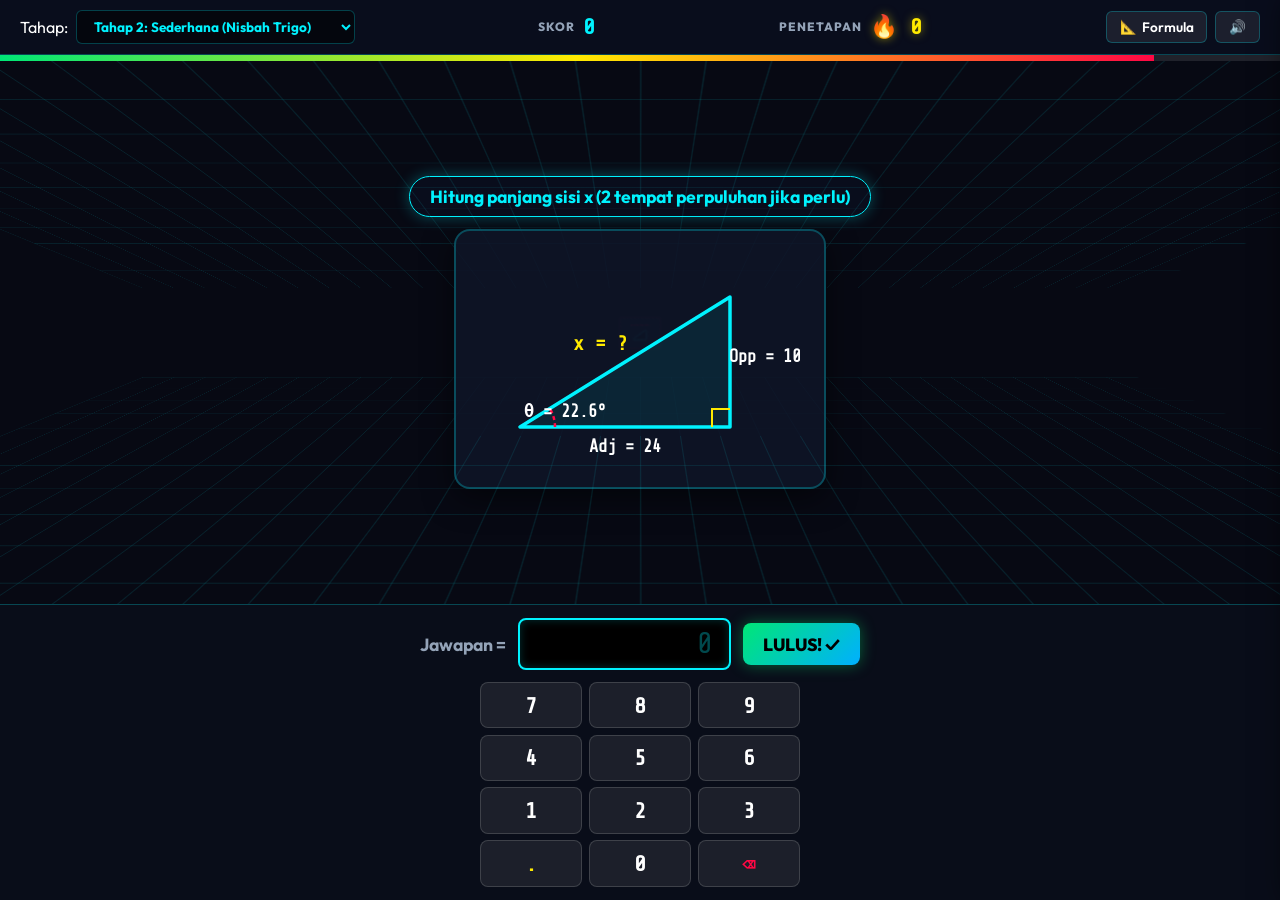
==== games/math-trigo-wall/index.html @ 5da5ca7b "Initial commit: EduQuest MY Portal & Trigonometry Mini-Game" ====
<!DOCTYPE html>
<html lang="en">
<head>
  <meta charset="UTF-8">
  <meta name="viewport" content="width=device-width, initial-scale=1.0">
  <title>Trigonometry: Hole in the Wall</title>
  <link rel="preconnect" href="https://fonts.googleapis.com">
  <link rel="preconnect" href="https://fonts.gstatic.com" crossorigin>
  <link href="https://fonts.googleapis.com/css2?family=Outfit:wght@400;600;700;800&family=Share+Tech+Mono&display=swap" rel="stylesheet">
  <link rel="stylesheet" href="style.css">
</head>
<body>
  <div class="game-container">
    <!-- Top HUD Header -->
    <header class="game-hud">
      <div class="hud-item level-selector-container">
        <label for="difficulty-select" data-i18n="difficulty">Difficulty:</label>
        <select id="difficulty-select" class="diff-select">
          <option value="1" data-i18n="diffEasy">Level 1: Easy (Pythagoras)</option>
          <option value="2" data-i18n="diffMedium" selected>Level 2: Medium (Trigo Ratios)</option>
          <option value="3" data-i18n="diffHard">Level 3: Hard (Decimals)</option>
        </select>
      </div>

      <div class="hud-item score-box">
        <span class="hud-label" data-i18n="score">SCORE</span>
        <span id="score-display" class="hud-value">0</span>
      </div>

      <div class="hud-item combo-box">
        <span class="hud-label" data-i18n="streak">STREAK</span>
        <span id="streak-display" class="hud-value streak-glow">🔥 0</span>
      </div>

      <div class="hud-actions">
        <button id="toggle-formula-btn" class="hud-btn formula-btn" title="Formula Cheat Sheet">
          <span class="btn-icon">📐</span> <span data-i18n="formulaBtn">Formulas</span>
        </button>
        <button id="audio-btn" class="hud-btn audio-btn" title="Toggle Mute">
          <span id="audio-icon">🔊</span>
        </button>
      </div>
    </header>

    <!-- Timer / Wall Speed Progress Bar -->
    <div class="timer-bar-container">
      <div id="timer-bar" class="timer-bar"></div>
    </div>

    <!-- Main Game Viewport (3D Corridor & Animated Wall) -->
    <main class="viewport">
      <!-- 3D Perspective Stage -->
      <div class="stage-3d">
        <!-- Grid Floor & Ceiling -->
        <div class="grid-ceiling"></div>
        <div class="grid-floor"></div>

        <!-- Animated Approaching Wall -->
        <div id="approaching-wall" class="wall-3d">
          <div class="wall-face">
            <div class="wall-title" data-i18n="wallWarning">WALL APPROACHING!</div>
            <!-- SVG Cutout Hole preview on the wall -->
            <svg id="wall-hole-svg" class="wall-hole-svg" viewBox="0 0 200 150">
              <!-- Rendered dynamically -->
            </svg>
          </div>
        </div>

        <!-- Player Station / Triangle Display -->
        <div class="player-station">
          <div class="question-header">
            <span id="question-text" class="question-text">Find the missing value!</span>
          </div>

          <!-- Dynamic Interactive SVG Right Triangle -->
          <div class="triangle-card">
            <svg id="triangle-svg" viewBox="0 0 320 220" xmlns="http://www.w3.org/2000/svg">
              <!-- Triangle background & elements rendered via JavaScript -->
            </svg>
          </div>
        </div>
      </div>
    </main>

    <!-- Bottom Controls & Input Area -->
    <footer class="game-controls">
      <!-- Input Display Box -->
      <div class="input-container">
        <span class="input-prefix" data-i18n="ansLabel">Answer =</span>
        <div id="user-input-display" class="input-display placeholder">0</div>
        <button id="submit-btn" class="submit-action-btn" data-i18n="submit">PASS! ✓</button>
      </div>

      <!-- On-Screen Touch Numpad -->
      <div class="numpad">
        <button class="num-btn" data-val="7">7</button>
        <button class="num-btn" data-val="8">8</button>
        <button class="num-btn" data-val="9">9</button>
        
        <button class="num-btn" data-val="4">4</button>
        <button class="num-btn" data-val="5">5</button>
        <button class="num-btn" data-val="6">6</button>
        
        <button class="num-btn" data-val="1">1</button>
        <button class="num-btn" data-val="2">2</button>
        <button class="num-btn" data-val="3">3</button>
        
        <button class="num-btn action-dot" data-val=".">.</button>
        <button class="num-btn" data-val="0">0</button>
        <button class="num-btn action-back" id="backspace-btn" data-val="back">⌫</button>
      </div>
    </footer>
  </div>

  <!-- Formula Drawer Sidebar -->
  <aside id="formula-drawer" class="formula-drawer" aria-hidden="true">
    <div class="drawer-header">
      <h3 data-i18n="formulaTitle">📐 SOH CAH TOA Formulas</h3>
      <button id="close-formula-btn" class="close-drawer-btn">✕</button>
    </div>
    <div class="drawer-content">
      <div class="formula-card">
        <h4>SOH</h4>
        <p class="formula-eq">Sin(θ) = Opposite / Hypotenuse</p>
        <p class="formula-eq-bm">Sin(θ) = Pertentangan / Hipotenus</p>
      </div>

      <div class="formula-card">
        <h4>CAH</h4>
        <p class="formula-eq">Cos(θ) = Adjacent / Hypotenuse</p>
        <p class="formula-eq-bm">Kos(θ) = Bersebelahan / Hipotenus</p>
      </div>

      <div class="formula-card">
        <h4>TOA</h4>
        <p class="formula-eq">Tan(θ) = Opposite / Adjacent</p>
        <p class="formula-eq-bm">Tan(θ) = Pertentangan / Bersebelahan</p>
      </div>

      <div class="formula-card pythagoras">
        <h4>Pythagoras Theorem</h4>
        <p class="formula-eq">a² + b² = c² (Hypotenuse c)</p>
      </div>

      <div class="formula-tips">
        <p><strong>💡 Tip:</strong> Round angles and side decimals to 2 decimal places if required.</p>
      </div>
    </div>
  </aside>

  <!-- Game Over / Victory Modal -->
  <div id="game-over-modal" class="game-modal-overlay" aria-hidden="true">
    <div class="game-modal-box">
      <div id="modal-status-icon" class="status-icon">💥</div>
      <h2 id="modal-status-title" data-i18n="crashTitle">WALL CRASHED!</h2>
      <p id="modal-status-desc" data-i18n="crashDesc">You didn't match the hole parameters in time.</p>
      
      <div class="modal-stats">
        <div class="stat-row">
          <span data-i18n="finalScore">Final Score:</span>
          <strong id="final-score-val">0</strong>
        </div>
        <div class="stat-row">
          <span data-i18n="maxStreak">Max Streak:</span>
          <strong id="max-streak-val">0</strong>
        </div>
        <div class="stat-row">
          <span data-i18n="correctAnswers">Correct Wall Passes:</span>
          <strong id="passes-val">0</strong>
        </div>
      </div>

      <button id="restart-btn" class="restart-btn" data-i18n="playAgain">Play Again 🔄</button>
    </div>
  </div>

  <script src="game.js"></script>
</body>
</html>
---- games/math-trigo-wall/style.css ----
/* Trigonometry: Hole in the Wall Game Styles */
:root {
  --bg-game: #070913;
  --panel-bg: rgba(15, 22, 41, 0.85);
  --panel-border: rgba(0, 242, 254, 0.25);
  --accent-cyan: #00f2fe;
  --accent-magenta: #ff0844;
  --accent-green: #00e676;
  --accent-yellow: #ffea00;
  
  --text-primary: #ffffff;
  --text-muted: #94a3b8;
  
  --font-game: 'Outfit', system-ui, sans-serif;
  --font-digital: 'Share Tech Mono', monospace;
}

* {
  box-sizing: border-box;
  margin: 0;
  padding: 0;
  user-select: none;
}

body {
  background-color: var(--bg-game);
  color: var(--text-primary);
  font-family: var(--font-game);
  height: 100vh;
  width: 100vw;
  overflow: hidden;
}

.game-container {
  display: flex;
  flex-direction: column;
  height: 100vh;
  width: 100vw;
  position: relative;
}

/* Header HUD */
.game-hud {
  background: rgba(10, 15, 30, 0.9);
  border-bottom: 1px solid var(--panel-border);
  padding: 0.6rem 1.25rem;
  display: flex;
  align-items: center;
  justify-content: space-between;
  gap: 1rem;
  z-index: 20;
}

.hud-item {
  display: flex;
  align-items: center;
  gap: 0.5rem;
}

.diff-select {
  background: rgba(0, 0, 0, 0.5);
  border: 1px solid var(--panel-border);
  color: var(--accent-cyan);
  padding: 0.4rem 0.8rem;
  border-radius: 6px;
  font-family: inherit;
  font-weight: 700;
  font-size: 0.85rem;
  cursor: pointer;
}

.hud-label {
  font-size: 0.75rem;
  font-weight: 800;
  color: var(--text-muted);
  letter-spacing: 1px;
}

.hud-value {
  font-family: var(--font-digital);
  font-size: 1.4rem;
  color: var(--accent-cyan);
  font-weight: 700;
}

.streak-glow {
  color: var(--accent-yellow);
  text-shadow: 0 0 10px rgba(255, 234, 0, 0.5);
}

.hud-actions {
  display: flex;
  gap: 0.5rem;
}

.hud-btn {
  background: rgba(255, 255, 255, 0.08);
  border: 1px solid var(--panel-border);
  color: var(--text-primary);
  padding: 0.4rem 0.8rem;
  border-radius: 6px;
  cursor: pointer;
  font-family: inherit;
  font-weight: 600;
  font-size: 0.85rem;
  display: flex;
  align-items: center;
  gap: 0.3rem;
  transition: all 0.2s ease;
}

.hud-btn:hover {
  background: rgba(0, 242, 254, 0.2);
  border-color: var(--accent-cyan);
}

/* Timer Bar */
.timer-bar-container {
  width: 100%;
  height: 6px;
  background: rgba(255, 255, 255, 0.1);
  overflow: hidden;
  z-index: 19;
}

.timer-bar {
  height: 100%;
  width: 100%;
  background: linear-gradient(90deg, var(--accent-green) 0%, var(--accent-yellow) 50%, var(--accent-magenta) 100%);
  transition: width 0.1s linear;
}

/* Main Viewport with 3D Perspective */
.viewport {
  flex: 1;
  position: relative;
  perspective: 600px;
  overflow: hidden;
  display: flex;
  align-items: center;
  justify-content: center;
}

.stage-3d {
  position: relative;
  width: 100%;
  height: 100%;
  transform-style: preserve-3d;
  display: flex;
  align-items: center;
  justify-content: center;
}

/* 3D Grid Effects */
.grid-floor, .grid-ceiling {
  position: absolute;
  left: 0;
  width: 100%;
  height: 100%;
  background-size: 40px 40px;
  background-image: 
    linear-gradient(to right, rgba(0, 242, 254, 0.1) 1px, transparent 1px),
    linear-gradient(to bottom, rgba(0, 242, 254, 0.1) 1px, transparent 1px);
}

.grid-floor {
  bottom: 0;
  transform: rotateX(75deg) translateY(120px) translateZ(-100px);
}

.grid-ceiling {
  top: 0;
  transform: rotateX(-75deg) translateY(-120px) translateZ(-100px);
}

/* Approaching 3D Wall */
.wall-3d {
  position: absolute;
  width: 480px;
  height: 360px;
  background: repeating-linear-gradient(
    45deg,
    #1e293b,
    #1e293b 15px,
    #0f172a 15px,
    #0f172a 30px
  );
  border: 4px solid var(--accent-magenta);
  border-radius: 12px;
  box-shadow: 0 0 30px rgba(255, 8, 68, 0.4);
  transform: translateZ(-800px) scale(0.1);
  opacity: 0.3;
  transition: transform 0.05s linear, opacity 0.05s linear;
  display: flex;
  flex-direction: column;
  align-items: center;
  justify-content: center;
  z-index: 5;
}

.wall-3d.approaching {
  /* Animation driven by JS game loop */
}

.wall-3d.passed {
  animation: wallPass 0.5s ease-out forwards;
}

.wall-3d.crashed {
  animation: wallCrash 0.5s ease-out forwards;
}

@keyframes wallPass {
  0% { transform: translateZ(100px) scale(1.4); opacity: 1; filter: brightness(1.5) drop-shadow(0 0 30px #00e676); }
  100% { transform: translateZ(500px) scale(2.5); opacity: 0; }
}

@keyframes wallCrash {
  0% { transform: translateZ(0) scale(1); border-color: var(--accent-magenta); }
  50% { transform: translateZ(50px) scale(1.1) rotate(3deg); background: rgba(255, 8, 68, 0.9); }
  100% { transform: translateZ(100px) scale(1.3); opacity: 0; }
}

.wall-title {
  font-weight: 800;
  color: var(--accent-magenta);
  letter-spacing: 2px;
  font-size: 1.1rem;
  margin-bottom: 1rem;
  text-shadow: 0 0 8px rgba(255, 8, 68, 0.8);
}

.wall-hole-svg {
  width: 220px;
  height: 160px;
  filter: drop-shadow(0 0 10px var(--accent-cyan));
}

/* Player Station (Triangle Display) */
.player-station {
  position: relative;
  z-index: 10;
  display: flex;
  flex-direction: column;
  align-items: center;
  gap: 0.75rem;
}

.question-header {
  background: rgba(10, 15, 30, 0.9);
  border: 1px solid var(--accent-cyan);
  padding: 0.5rem 1.25rem;
  border-radius: 30px;
  box-shadow: 0 0 15px rgba(0, 242, 254, 0.3);
}

.question-text {
  font-size: 1.1rem;
  font-weight: 700;
  color: var(--accent-cyan);
}

.triangle-card {
  background: var(--panel-bg);
  border: 2px solid var(--panel-border);
  border-radius: 16px;
  padding: 1rem 1.5rem;
  box-shadow: 0 10px 30px rgba(0,0,0,0.5);
  backdrop-filter: blur(10px);
}

#triangle-svg {
  width: 320px;
  height: 220px;
}

/* SVG Styling */
.triangle-path {
  fill: rgba(0, 242, 254, 0.08);
  stroke: var(--accent-cyan);
  stroke-width: 3.5;
  stroke-linecap: round;
  stroke-linejoin: round;
}

.right-angle-square {
  fill: none;
  stroke: var(--accent-yellow);
  stroke-width: 2;
}

.angle-arc {
  fill: none;
  stroke: var(--accent-magenta);
  stroke-width: 2.5;
  stroke-dasharray: 4, 3;
}

.svg-label {
  fill: #ffffff;
  font-family: var(--font-digital);
  font-size: 17px;
  font-weight: bold;
  text-anchor: middle;
}

.svg-label-unknown {
  fill: var(--accent-yellow);
  font-size: 20px;
  animation: blinkText 1s infinite alternate;
}

@keyframes blinkText {
  0% { opacity: 0.6; transform: scale(0.95); }
  100% { opacity: 1; transform: scale(1.1); }
}

/* Controls & Input Area */
.game-controls {
  background: rgba(10, 14, 26, 0.95);
  border-top: 1px solid var(--panel-border);
  padding: 0.8rem 1.25rem;
  display: flex;
  flex-direction: column;
  align-items: center;
  gap: 0.75rem;
  z-index: 20;
}

.input-container {
  display: flex;
  align-items: center;
  gap: 0.75rem;
  width: 100%;
  max-width: 440px;
}

.input-prefix {
  font-weight: 700;
  font-size: 1.1rem;
  color: var(--text-muted);
}

.input-display {
  flex: 1;
  background: #000;
  border: 2px solid var(--accent-cyan);
  border-radius: 8px;
  padding: 0.5rem 1rem;
  font-family: var(--font-digital);
  font-size: 1.8rem;
  color: var(--accent-cyan);
  text-align: right;
  min-height: 48px;
  box-shadow: inset 0 0 10px rgba(0, 242, 254, 0.2);
}

.input-display.placeholder {
  color: rgba(0, 242, 254, 0.3);
}

.submit-action-btn {
  background: linear-gradient(135deg, #00e676 0%, #00b0ff 100%);
  color: #000;
  border: none;
  padding: 0.6rem 1.25rem;
  border-radius: 8px;
  font-family: inherit;
  font-weight: 800;
  font-size: 1.1rem;
  cursor: pointer;
  box-shadow: 0 0 15px rgba(0, 230, 118, 0.4);
  transition: transform 0.15s ease;
}

.submit-action-btn:active {
  transform: scale(0.95);
}

/* Touch Numpad */
.numpad {
  display: grid;
  grid-template-columns: repeat(3, 1fr);
  gap: 0.4rem;
  width: 100%;
  max-width: 320px;
}

.num-btn {
  background: rgba(255, 255, 255, 0.08);
  border: 1px solid rgba(255, 255, 255, 0.15);
  color: #fff;
  font-family: var(--font-digital);
  font-size: 1.4rem;
  font-weight: 700;
  padding: 0.6rem 0;
  border-radius: 8px;
  cursor: pointer;
  transition: background 0.15s ease, transform 0.1s ease;
}

.num-btn:active {
  background: var(--accent-cyan);
  color: #000;
  transform: scale(0.92);
}

.action-dot {
  color: var(--accent-yellow);
}

.action-back {
  color: var(--accent-magenta);
}

/* Formula Drawer */
.formula-drawer {
  position: fixed;
  top: 0;
  right: -360px;
  width: 340px;
  height: 100vh;
  background: rgba(13, 18, 34, 0.95);
  border-left: 1px solid var(--accent-cyan);
  backdrop-filter: blur(15px);
  z-index: 100;
  transition: right 0.3s cubic-bezier(0.4, 0, 0.2, 1);
  display: flex;
  flex-direction: column;
  box-shadow: -10px 0 30px rgba(0,0,0,0.8);
}

.formula-drawer.open {
  right: 0;
}

.drawer-header {
  padding: 1rem 1.25rem;
  border-bottom: 1px solid var(--panel-border);
  display: flex;
  justify-content: space-between;
  align-items: center;
}

.close-drawer-btn {
  background: transparent;
  border: none;
  color: var(--text-muted);
  font-size: 1.4rem;
  cursor: pointer;
}

.drawer-content {
  padding: 1.25rem;
  overflow-y: auto;
  display: flex;
  flex-direction: column;
  gap: 1rem;
}

.formula-card {
  background: rgba(255, 255, 255, 0.04);
  border: 1px solid rgba(255, 255, 255, 0.1);
  border-radius: 8px;
  padding: 0.8rem 1rem;
}

.formula-card h4 {
  color: var(--accent-cyan);
  margin-bottom: 0.4rem;

}

.formula-eq {
  font-size: 0.9rem;
  font-weight: 600;
}

.formula-eq-bm {
  font-size: 0.8rem;
  color: var(--text-muted);
  margin-top: 0.2rem;
}

/* Game Over Modal */
.game-modal-overlay {
  position: fixed;
  top: 0;
  left: 0;
  width: 100vw;
  height: 100vh;
  background: rgba(5, 8, 17, 0.9);
  backdrop-filter: blur(12px);
  z-index: 200;
  display: flex;
  align-items: center;
  justify-content: center;
  opacity: 0;
  pointer-events: none;
  transition: opacity 0.3s ease;
}

.game-modal-overlay.active {
  opacity: 1;
  pointer-events: auto;
}

.game-modal-box {
  background: #0d1222;
  border: 2px solid var(--accent-magenta);
  border-radius: 16px;
  padding: 2rem;
  text-align: center;
  max-width: 400px;
  width: 90%;
  box-shadow: 0 0 40px rgba(255, 8, 68, 0.4);
}

.status-icon {
  font-size: 3.5rem;
  margin-bottom: 0.5rem;
}

.modal-stats {
  background: rgba(255, 255, 255, 0.04);
  border-radius: 8px;
  padding: 1rem;
  margin: 1.25rem 0;
  display: flex;
  flex-direction: column;
  gap: 0.6rem;
}

.stat-row {
  display: flex;
  justify-content: space-between;
  font-size: 0.95rem;
}

.restart-btn {
  background: var(--accent-cyan);
  color: #000;
  border: none;
  padding: 0.8rem 1.5rem;
  border-radius: 8px;
  font-family: inherit;
  font-weight: 800;
  font-size: 1.1rem;
  cursor: pointer;
  box-shadow: 0 0 15px rgba(0, 242, 254, 0.4);
  width: 100%;
}
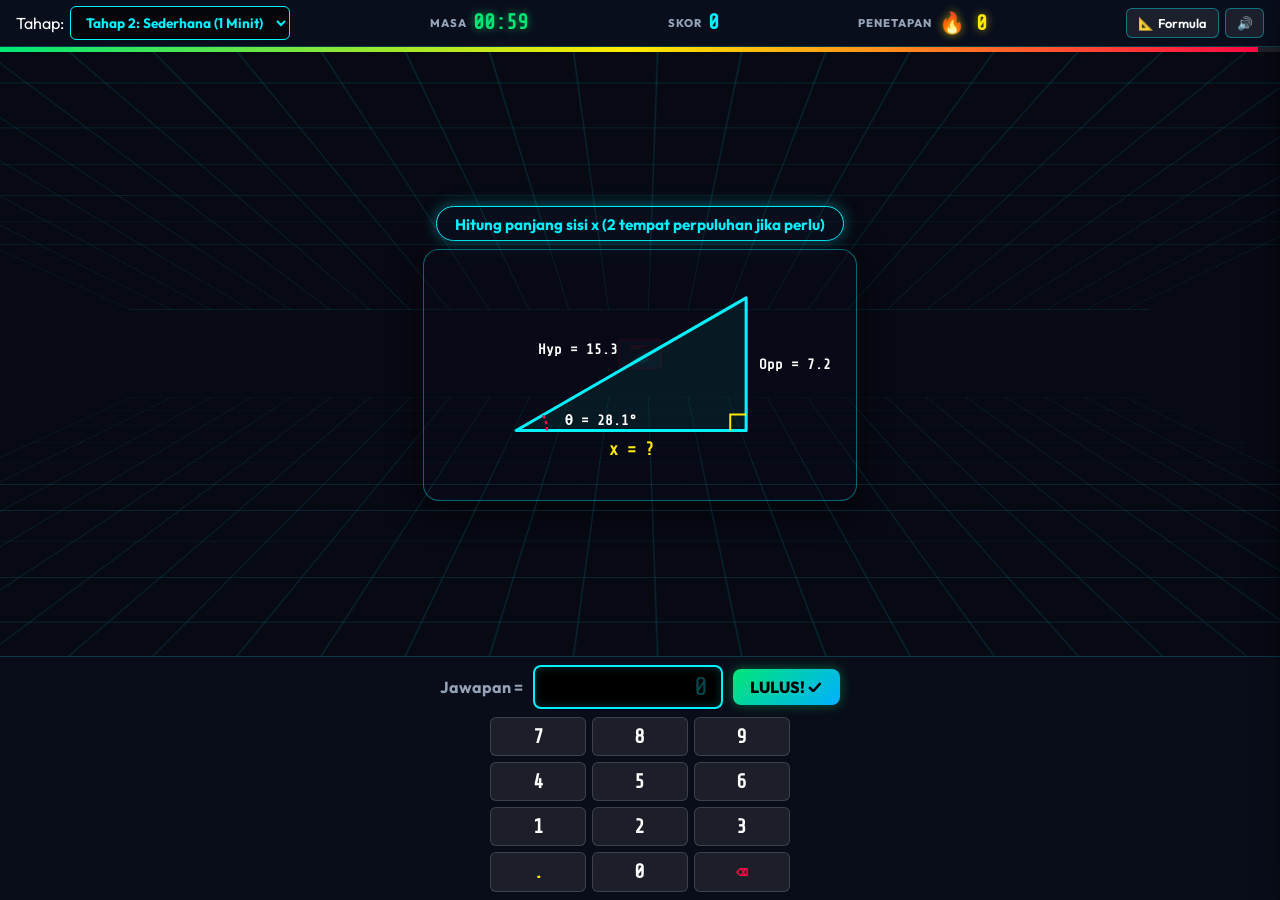
==== commit 75a96947: "Fix 3D wall approach visibility, SVG text clipping, and update level durations (2min/1min/30s)" ====
--- a/games/math-trigo-wall/index.html
+++ b/games/math-trigo-wall/index.html
@@ -16,10 +16,15 @@
       <div class="hud-item level-selector-container">
         <label for="difficulty-select" data-i18n="difficulty">Difficulty:</label>
         <select id="difficulty-select" class="diff-select">
-          <option value="1" data-i18n="diffEasy">Level 1: Easy (Pythagoras)</option>
-          <option value="2" data-i18n="diffMedium" selected>Level 2: Medium (Trigo Ratios)</option>
-          <option value="3" data-i18n="diffHard">Level 3: Hard (Decimals)</option>
+          <option value="1" data-i18n="diffEasy">Level 1: Easy (2 min)</option>
+          <option value="2" data-i18n="diffMedium" selected>Level 2: Medium (1 min)</option>
+          <option value="3" data-i18n="diffHard">Level 3: Hard (30 sec)</option>
         </select>
+      </div>
+
+      <div class="hud-item timer-box">
+        <span class="hud-label" data-i18n="timeLabel">TIME</span>
+        <span id="digital-timer-display" class="hud-value timer-glow">01:00</span>
       </div>
 
       <div class="hud-item score-box">
@@ -59,8 +64,9 @@
         <div id="approaching-wall" class="wall-3d">
           <div class="wall-face">
             <div class="wall-title" data-i18n="wallWarning">WALL APPROACHING!</div>
+            <div id="wall-distance-tag" class="wall-distance">DISTANCE: 100m</div>
             <!-- SVG Cutout Hole preview on the wall -->
-            <svg id="wall-hole-svg" class="wall-hole-svg" viewBox="0 0 200 150">
+            <svg id="wall-hole-svg" class="wall-hole-svg" viewBox="0 0 200 140">
               <!-- Rendered dynamically -->
             </svg>
           </div>
@@ -74,7 +80,7 @@
 
           <!-- Dynamic Interactive SVG Right Triangle -->
           <div class="triangle-card">
-            <svg id="triangle-svg" viewBox="0 0 320 220" xmlns="http://www.w3.org/2000/svg">
+            <svg id="triangle-svg" viewBox="0 0 420 260" xmlns="http://www.w3.org/2000/svg">
               <!-- Triangle background & elements rendered via JavaScript -->
             </svg>
           </div>
--- a/games/math-trigo-wall/style.css
+++ b/games/math-trigo-wall/style.css
@@ -1,8 +1,8 @@
-/* Trigonometry: Hole in the Wall Game Styles */
+/* Trigonometry: Hole in the Wall Game Styles - High Contrast 3D & Responsive */
 :root {
   --bg-game: #070913;
-  --panel-bg: rgba(15, 22, 41, 0.85);
-  --panel-border: rgba(0, 242, 254, 0.25);
+  --panel-bg: rgba(10, 15, 30, 0.35);
+  --panel-border: rgba(0, 242, 254, 0.4);
   --accent-cyan: #00f2fe;
   --accent-magenta: #ff0844;
   --accent-green: #00e676;
@@ -41,27 +41,28 @@
 
 /* Header HUD */
 .game-hud {
-  background: rgba(10, 15, 30, 0.9);
-  border-bottom: 1px solid var(--panel-border);
-  padding: 0.6rem 1.25rem;
+  background: rgba(10, 15, 30, 0.95);
+  border-bottom: 1px solid rgba(0, 242, 254, 0.2);
+  padding: 0.4rem 1rem;
   display: flex;
   align-items: center;
   justify-content: space-between;
-  gap: 1rem;
+  gap: 0.75rem;
   z-index: 20;
+  flex-wrap: wrap;
 }
 
 .hud-item {
   display: flex;
   align-items: center;
-  gap: 0.5rem;
+  gap: 0.4rem;
 }
 
 .diff-select {
-  background: rgba(0, 0, 0, 0.5);
-  border: 1px solid var(--panel-border);
+  background: rgba(0, 0, 0, 0.6);
+  border: 1px solid var(--accent-cyan);
   color: var(--accent-cyan);
-  padding: 0.4rem 0.8rem;
+  padding: 0.35rem 0.65rem;
   border-radius: 6px;
   font-family: inherit;
   font-weight: 700;
@@ -70,7 +71,7 @@
 }
 
 .hud-label {
-  font-size: 0.75rem;
+  font-size: 0.7rem;
   font-weight: 800;
   color: var(--text-muted);
   letter-spacing: 1px;
@@ -78,31 +79,36 @@
 
 .hud-value {
   font-family: var(--font-digital);
-  font-size: 1.4rem;
+  font-size: 1.3rem;
   color: var(--accent-cyan);
   font-weight: 700;
 }
 
+.timer-glow {
+  color: var(--accent-green);
+  text-shadow: 0 0 8px rgba(0, 230, 118, 0.6);
+}
+
 .streak-glow {
   color: var(--accent-yellow);
-  text-shadow: 0 0 10px rgba(255, 234, 0, 0.5);
+  text-shadow: 0 0 8px rgba(255, 234, 0, 0.6);
 }
 
 .hud-actions {
   display: flex;
-  gap: 0.5rem;
+  gap: 0.4rem;
 }
 
 .hud-btn {
   background: rgba(255, 255, 255, 0.08);
   border: 1px solid var(--panel-border);
   color: var(--text-primary);
-  padding: 0.4rem 0.8rem;
+  padding: 0.35rem 0.65rem;
   border-radius: 6px;
   cursor: pointer;
   font-family: inherit;
   font-weight: 600;
-  font-size: 0.85rem;
+  font-size: 0.8rem;
   display: flex;
   align-items: center;
   gap: 0.3rem;
@@ -117,7 +123,7 @@
 /* Timer Bar */
 .timer-bar-container {
   width: 100%;
-  height: 6px;
+  height: 5px;
   background: rgba(255, 255, 255, 0.1);
   overflow: hidden;
   z-index: 19;
@@ -134,7 +140,7 @@
 .viewport {
   flex: 1;
   position: relative;
-  perspective: 600px;
+  perspective: 700px;
   overflow: hidden;
   display: flex;
   align-items: center;
@@ -157,39 +163,39 @@
   left: 0;
   width: 100%;
   height: 100%;
-  background-size: 40px 40px;
+  background-size: 50px 50px;
   background-image: 
-    linear-gradient(to right, rgba(0, 242, 254, 0.1) 1px, transparent 1px),
-    linear-gradient(to bottom, rgba(0, 242, 254, 0.1) 1px, transparent 1px);
+    linear-gradient(to right, rgba(0, 242, 254, 0.12) 1px, transparent 1px),
+    linear-gradient(to bottom, rgba(0, 242, 254, 0.12) 1px, transparent 1px);
 }
 
 .grid-floor {
   bottom: 0;
-  transform: rotateX(75deg) translateY(120px) translateZ(-100px);
+  transform: rotateX(75deg) translateY(140px) translateZ(-100px);
 }
 
 .grid-ceiling {
   top: 0;
-  transform: rotateX(-75deg) translateY(-120px) translateZ(-100px);
-}
-
-/* Approaching 3D Wall */
+  transform: rotateX(-75deg) translateY(-140px) translateZ(-100px);
+}
+
+/* Approaching 3D Wall Frame */
 .wall-3d {
   position: absolute;
-  width: 480px;
-  height: 360px;
+  width: 580px;
+  height: 380px;
   background: repeating-linear-gradient(
     45deg,
-    #1e293b,
-    #1e293b 15px,
-    #0f172a 15px,
-    #0f172a 30px
+    rgba(30, 41, 59, 0.95),
+    rgba(30, 41, 59, 0.95) 20px,
+    rgba(15, 23, 42, 0.95) 20px,
+    rgba(15, 23, 42, 0.95) 40px
   );
-  border: 4px solid var(--accent-magenta);
-  border-radius: 12px;
-  box-shadow: 0 0 30px rgba(255, 8, 68, 0.4);
-  transform: translateZ(-800px) scale(0.1);
-  opacity: 0.3;
+  border: 5px solid var(--accent-magenta);
+  border-radius: 16px;
+  box-shadow: 0 0 50px rgba(255, 8, 68, 0.6);
+  transform: translateZ(-900px) scale(0.15);
+  opacity: 0.4;
   transition: transform 0.05s linear, opacity 0.05s linear;
   display: flex;
   flex-direction: column;
@@ -198,10 +204,6 @@
   z-index: 5;
 }
 
-.wall-3d.approaching {
-  /* Animation driven by JS game loop */
-}
-
 .wall-3d.passed {
   animation: wallPass 0.5s ease-out forwards;
 }
@@ -211,14 +213,14 @@
 }
 
 @keyframes wallPass {
-  0% { transform: translateZ(100px) scale(1.4); opacity: 1; filter: brightness(1.5) drop-shadow(0 0 30px #00e676); }
-  100% { transform: translateZ(500px) scale(2.5); opacity: 0; }
+  0% { transform: translateZ(100px) scale(1.4); opacity: 1; filter: brightness(1.6) drop-shadow(0 0 40px #00e676); }
+  100% { transform: translateZ(600px) scale(3); opacity: 0; }
 }
 
 @keyframes wallCrash {
   0% { transform: translateZ(0) scale(1); border-color: var(--accent-magenta); }
-  50% { transform: translateZ(50px) scale(1.1) rotate(3deg); background: rgba(255, 8, 68, 0.9); }
-  100% { transform: translateZ(100px) scale(1.3); opacity: 0; }
+  50% { transform: translateZ(60px) scale(1.15) rotate(3deg); background: rgba(255, 8, 68, 0.95); }
+  100% { transform: translateZ(120px) scale(1.4); opacity: 0; }
 }
 
 .wall-title {
@@ -226,14 +228,26 @@
   color: var(--accent-magenta);
   letter-spacing: 2px;
   font-size: 1.1rem;
-  margin-bottom: 1rem;
-  text-shadow: 0 0 8px rgba(255, 8, 68, 0.8);
+  margin-bottom: 0.3rem;
+  text-shadow: 0 0 10px rgba(255, 8, 68, 0.9);
+}
+
+.wall-distance {
+  font-family: var(--font-digital);
+  font-size: 1rem;
+  font-weight: 700;
+  color: var(--accent-yellow);
+  background: rgba(0, 0, 0, 0.7);
+  padding: 0.2rem 0.6rem;
+  border-radius: 4px;
+  border: 1px solid var(--accent-yellow);
+  margin-bottom: 0.75rem;
 }
 
 .wall-hole-svg {
-  width: 220px;
-  height: 160px;
-  filter: drop-shadow(0 0 10px var(--accent-cyan));
+  width: 260px;
+  height: 180px;
+  filter: drop-shadow(0 0 15px var(--accent-cyan));
 }
 
 /* Player Station (Triangle Display) */
@@ -243,40 +257,43 @@
   display: flex;
   flex-direction: column;
   align-items: center;
-  gap: 0.75rem;
+  gap: 0.5rem;
 }
 
 .question-header {
-  background: rgba(10, 15, 30, 0.9);
+  background: rgba(10, 15, 30, 0.95);
   border: 1px solid var(--accent-cyan);
-  padding: 0.5rem 1.25rem;
+  padding: 0.4rem 1.1rem;
   border-radius: 30px;
-  box-shadow: 0 0 15px rgba(0, 242, 254, 0.3);
+  box-shadow: 0 0 15px rgba(0, 242, 254, 0.4);
 }
 
 .question-text {
-  font-size: 1.1rem;
+  font-size: 0.95rem;
   font-weight: 700;
   color: var(--accent-cyan);
 }
 
+/* Semi-transparent Glassmorphism Triangle Card */
 .triangle-card {
   background: var(--panel-bg);
-  border: 2px solid var(--panel-border);
+  border: 1.5px solid var(--panel-border);
   border-radius: 16px;
-  padding: 1rem 1.5rem;
-  box-shadow: 0 10px 30px rgba(0,0,0,0.5);
-  backdrop-filter: blur(10px);
+  padding: 0.5rem 1rem;
+  box-shadow: 0 8px 32px rgba(0, 0, 0, 0.6);
+  backdrop-filter: blur(4px);
+  -webkit-backdrop-filter: blur(4px);
 }
 
 #triangle-svg {
-  width: 320px;
-  height: 220px;
+  width: 400px;
+  height: 230px;
+  max-width: 90vw;
 }
 
 /* SVG Styling */
 .triangle-path {
-  fill: rgba(0, 242, 254, 0.08);
+  fill: rgba(0, 242, 254, 0.06);
   stroke: var(--accent-cyan);
   stroke-width: 3.5;
   stroke-linecap: round;
@@ -286,7 +303,7 @@
 .right-angle-square {
   fill: none;
   stroke: var(--accent-yellow);
-  stroke-width: 2;
+  stroke-width: 2.2;
 }
 
 .angle-arc {
@@ -299,45 +316,44 @@
 .svg-label {
   fill: #ffffff;
   font-family: var(--font-digital);
-  font-size: 17px;
+  font-size: 16px;
   font-weight: bold;
-  text-anchor: middle;
 }
 
 .svg-label-unknown {
   fill: var(--accent-yellow);
-  font-size: 20px;
+  font-size: 19px;
   animation: blinkText 1s infinite alternate;
 }
 
 @keyframes blinkText {
   0% { opacity: 0.6; transform: scale(0.95); }
-  100% { opacity: 1; transform: scale(1.1); }
+  100% { opacity: 1; transform: scale(1.05); }
 }
 
 /* Controls & Input Area */
 .game-controls {
   background: rgba(10, 14, 26, 0.95);
-  border-top: 1px solid var(--panel-border);
-  padding: 0.8rem 1.25rem;
-  display: flex;
-  flex-direction: column;
-  align-items: center;
-  gap: 0.75rem;
+  border-top: 1px solid rgba(0, 242, 254, 0.2);
+  padding: 0.5rem 1rem;
+  display: flex;
+  flex-direction: column;
+  align-items: center;
+  gap: 0.5rem;
   z-index: 20;
 }
 
 .input-container {
   display: flex;
   align-items: center;
-  gap: 0.75rem;
-  width: 100%;
-  max-width: 440px;
+  gap: 0.6rem;
+  width: 100%;
+  max-width: 400px;
 }
 
 .input-prefix {
   font-weight: 700;
-  font-size: 1.1rem;
+  font-size: 1rem;
   color: var(--text-muted);
 }
 
@@ -346,12 +362,12 @@
   background: #000;
   border: 2px solid var(--accent-cyan);
   border-radius: 8px;
-  padding: 0.5rem 1rem;
+  padding: 0.35rem 0.8rem;
   font-family: var(--font-digital);
-  font-size: 1.8rem;
+  font-size: 1.6rem;
   color: var(--accent-cyan);
   text-align: right;
-  min-height: 48px;
+  min-height: 42px;
   box-shadow: inset 0 0 10px rgba(0, 242, 254, 0.2);
 }
 
@@ -363,13 +379,13 @@
   background: linear-gradient(135deg, #00e676 0%, #00b0ff 100%);
   color: #000;
   border: none;
-  padding: 0.6rem 1.25rem;
+  padding: 0.5rem 1.1rem;
   border-radius: 8px;
   font-family: inherit;
   font-weight: 800;
-  font-size: 1.1rem;
+  font-size: 1rem;
   cursor: pointer;
-  box-shadow: 0 0 15px rgba(0, 230, 118, 0.4);
+  box-shadow: 0 0 12px rgba(0, 230, 118, 0.4);
   transition: transform 0.15s ease;
 }
 
@@ -381,9 +397,9 @@
 .numpad {
   display: grid;
   grid-template-columns: repeat(3, 1fr);
-  gap: 0.4rem;
-  width: 100%;
-  max-width: 320px;
+  gap: 0.35rem;
+  width: 100%;
+  max-width: 300px;
 }
 
 .num-btn {
@@ -391,10 +407,10 @@
   border: 1px solid rgba(255, 255, 255, 0.15);
   color: #fff;
   font-family: var(--font-digital);
-  font-size: 1.4rem;
+  font-size: 1.25rem;
   font-weight: 700;
-  padding: 0.6rem 0;
-  border-radius: 8px;
+  padding: 0.45rem 0;
+  border-radius: 6px;
   cursor: pointer;
   transition: background 0.15s ease, transform 0.1s ease;
 }
@@ -468,7 +484,6 @@
 .formula-card h4 {
   color: var(--accent-cyan);
   margin-bottom: 0.4rem;
-
 }
 
 .formula-eq {
@@ -509,7 +524,7 @@
   background: #0d1222;
   border: 2px solid var(--accent-magenta);
   border-radius: 16px;
-  padding: 2rem;
+  padding: 1.75rem;
   text-align: center;
   max-width: 400px;
   width: 90%;
@@ -517,35 +532,35 @@
 }
 
 .status-icon {
-  font-size: 3.5rem;
-  margin-bottom: 0.5rem;
+  font-size: 3rem;
+  margin-bottom: 0.3rem;
 }
 
 .modal-stats {
   background: rgba(255, 255, 255, 0.04);
   border-radius: 8px;
-  padding: 1rem;
-  margin: 1.25rem 0;
-  display: flex;
-  flex-direction: column;
-  gap: 0.6rem;
+  padding: 0.8rem;
+  margin: 1rem 0;
+  display: flex;
+  flex-direction: column;
+  gap: 0.5rem;
 }
 
 .stat-row {
   display: flex;
   justify-content: space-between;
-  font-size: 0.95rem;
+  font-size: 0.9rem;
 }
 
 .restart-btn {
   background: var(--accent-cyan);
   color: #000;
   border: none;
-  padding: 0.8rem 1.5rem;
+  padding: 0.75rem 1.25rem;
   border-radius: 8px;
   font-family: inherit;
   font-weight: 800;
-  font-size: 1.1rem;
+  font-size: 1rem;
   cursor: pointer;
   box-shadow: 0 0 15px rgba(0, 242, 254, 0.4);
   width: 100%;
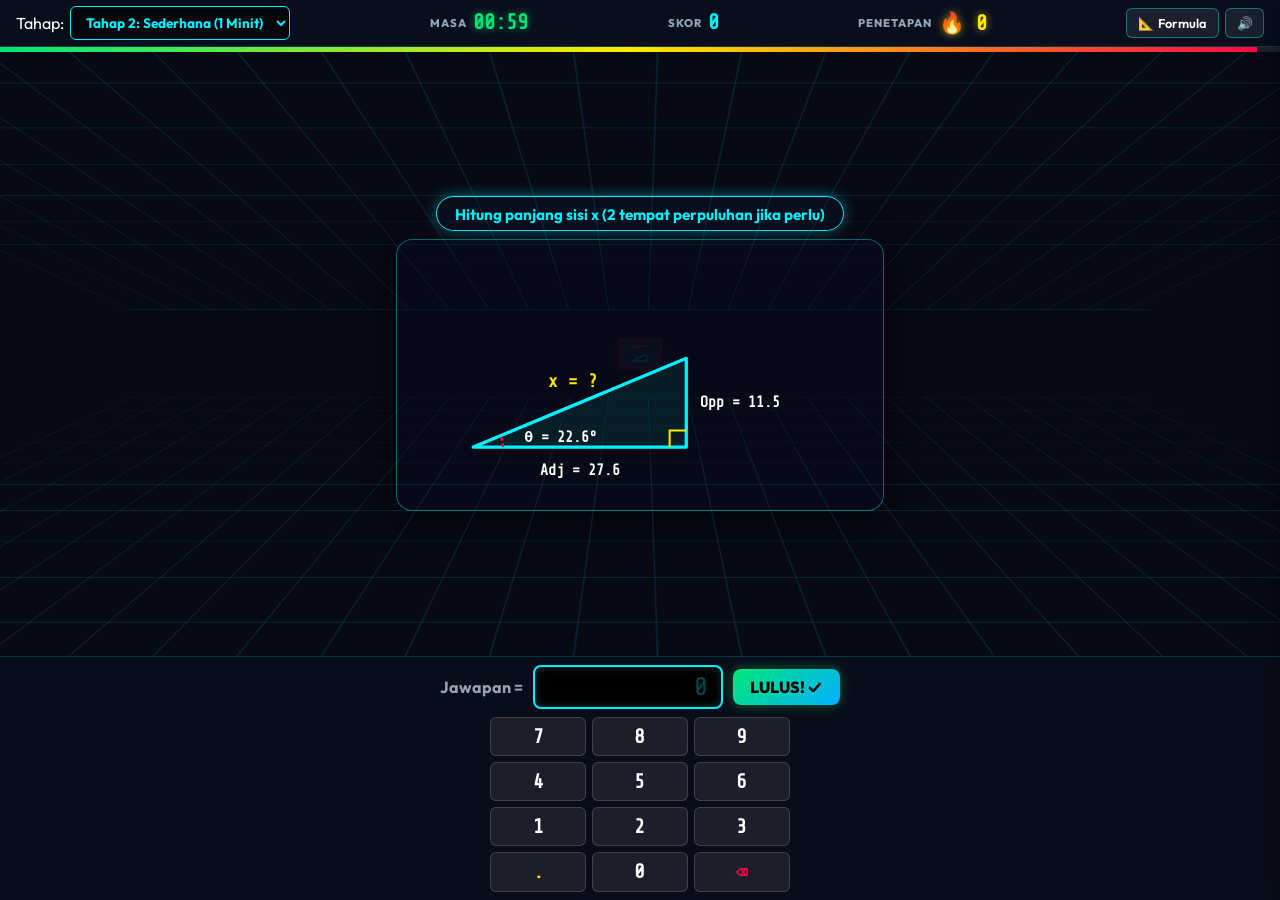
==== commit adac5999: "Add dynamic proportional SVG triangle rendering based on Opp and Adj, and expand right padding for E" ====
--- a/games/math-trigo-wall/index.html
+++ b/games/math-trigo-wall/index.html
@@ -66,7 +66,7 @@
             <div class="wall-title" data-i18n="wallWarning">WALL APPROACHING!</div>
             <div id="wall-distance-tag" class="wall-distance">DISTANCE: 100m</div>
             <!-- SVG Cutout Hole preview on the wall -->
-            <svg id="wall-hole-svg" class="wall-hole-svg" viewBox="0 0 200 140">
+            <svg id="wall-hole-svg" class="wall-hole-svg" viewBox="0 0 220 150">
               <!-- Rendered dynamically -->
             </svg>
           </div>
@@ -80,8 +80,8 @@
 
           <!-- Dynamic Interactive SVG Right Triangle -->
           <div class="triangle-card">
-            <svg id="triangle-svg" viewBox="0 0 420 260" xmlns="http://www.w3.org/2000/svg">
-              <!-- Triangle background & elements rendered via JavaScript -->
+            <svg id="triangle-svg" viewBox="0 0 480 270" xmlns="http://www.w3.org/2000/svg">
+              <!-- Triangle background & elements rendered dynamically via JavaScript -->
             </svg>
           </div>
         </div>
--- a/games/math-trigo-wall/style.css
+++ b/games/math-trigo-wall/style.css
@@ -1,4 +1,4 @@
-/* Trigonometry: Hole in the Wall Game Styles - High Contrast 3D & Responsive */
+/* Trigonometry: Hole in the Wall Game Styles - High Contrast 3D & Dynamic Proportional Geometry */
 :root {
   --bg-game: #070913;
   --panel-bg: rgba(10, 15, 30, 0.35);
@@ -279,21 +279,21 @@
   background: var(--panel-bg);
   border: 1.5px solid var(--panel-border);
   border-radius: 16px;
-  padding: 0.5rem 1rem;
+  padding: 0.5rem 0.8rem;
   box-shadow: 0 8px 32px rgba(0, 0, 0, 0.6);
   backdrop-filter: blur(4px);
   -webkit-backdrop-filter: blur(4px);
 }
 
 #triangle-svg {
-  width: 400px;
-  height: 230px;
-  max-width: 90vw;
+  width: 460px;
+  height: 250px;
+  max-width: 94vw;
 }
 
 /* SVG Styling */
 .triangle-path {
-  fill: rgba(0, 242, 254, 0.06);
+  fill: rgba(0, 242, 254, 0.08);
   stroke: var(--accent-cyan);
   stroke-width: 3.5;
   stroke-linecap: round;
